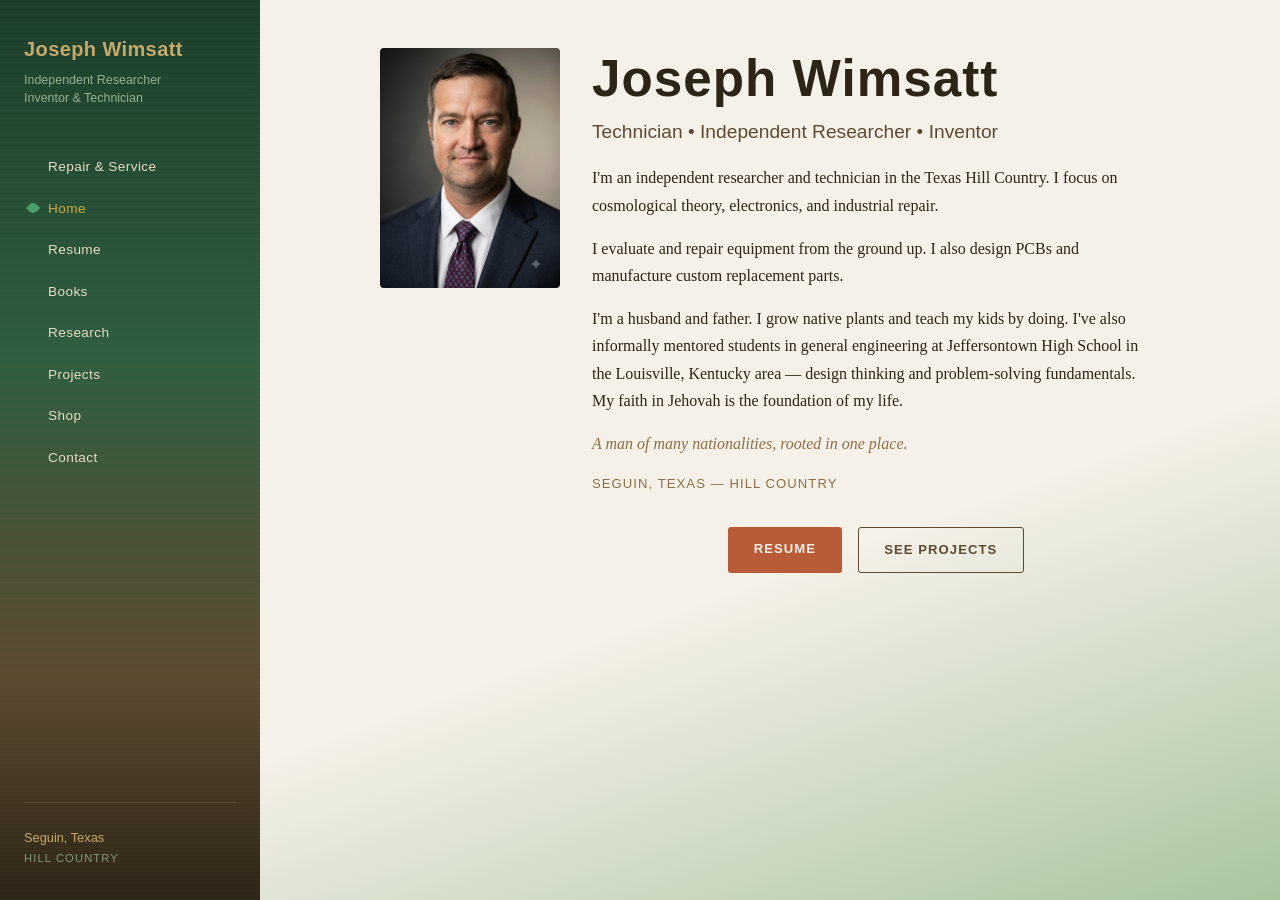
==== index.html @ 7b5febd8 "Fix Cherubs of Honor card overflow from floated cover image Card background wasn't expanding to cont" ====
<!DOCTYPE html>
<html lang="en">
<head>
  <meta charset="UTF-8">
  <meta name="viewport" content="width=device-width, initial-scale=1.0">
  <meta name="description" content="Joseph Wimsatt — Independent Researcher, Inventor, and Technician. Cosmology, electronics, fabrication, and original research from the Texas Hill Country.">
  <title>Joseph Wimsatt — Independent Researcher & Inventor</title>
  <link rel="stylesheet" href="css/style.css">
</head>
<body>

  <!-- SIDEBAR FRAME -->
  <aside class="sidebar">
    <div class="sidebar-header">
      <a href="#home" class="site-name">Joseph Wimsatt</a>
      <p class="site-role">Independent Researcher<br>Inventor &amp; Technician</p>
    </div>
    <nav class="sidebar-nav">
      <a href="#service" class="nav-item active" data-section="service">Repair &amp; Service</a>
      <a href="#home" class="nav-item" data-section="home">Home</a>
      <a href="#resume" class="nav-item" data-section="resume">Resume</a>
      <a href="#books" class="nav-item" data-section="books">Books</a>
      <a href="#research" class="nav-item" data-section="research">Research</a>
      <a href="#projects" class="nav-item" data-section="projects">Projects</a>
      <a href="#shop" class="nav-item" data-section="shop">Shop</a>
      <a href="#contact" class="nav-item" data-section="contact">Contact</a>
    </nav>
    <div class="sidebar-footer">
      <p class="location">Seguin, Texas</p>
      <p class="hill-country">Hill Country</p>
    </div>
  </aside>

  <!-- MOBILE TOP BAR -->
  <header class="topbar">
    <a href="#home" class="topbar-name">Joseph Wimsatt</a>
    <button class="topbar-toggle" aria-label="Toggle navigation">&#9776;</button>
  </header>

  <!-- MOBILE NAV OVERLAY -->
  <div class="mobile-overlay">
    <nav class="mobile-nav">
      <a href="#service" class="mobile-nav-item" data-section="service">Repair &amp; Service</a>
      <a href="#home" class="mobile-nav-item" data-section="home">Home</a>
      <a href="#resume" class="mobile-nav-item" data-section="resume">Resume</a>
      <a href="#books" class="mobile-nav-item" data-section="books">Books</a>
      <a href="#research" class="mobile-nav-item" data-section="research">Research</a>
      <a href="#projects" class="mobile-nav-item" data-section="projects">Projects</a>
      <a href="#shop" class="mobile-nav-item" data-section="shop">Shop</a>
      <a href="#contact" class="mobile-nav-item" data-section="contact">Contact</a>
    </nav>
  </div>

  <!-- THE WINDOW -->
  <main class="window">

    <!-- HOME / ABOUT -->
    <section id="home" class="panel panel--about">
      <div class="panel-scroll">
        <div class="panel-content">
          <div class="about-grid">
            <div class="about-photo">
              <img src="images/joseph-wimsatt-portrait-professional.png" alt="Joseph Wimsatt portrait" loading="lazy">
            </div>
            <div class="about-text">
              <h1 class="hero-title">Joseph Wimsatt</h1>
              <p class="hero-subtitle">Technician &bull; Independent Researcher &bull; Inventor</p>
              <p>I'm an independent researcher and technician in the Texas Hill Country. I focus on cosmological theory, electronics, and industrial repair.</p>
              <p>I evaluate and repair equipment from the ground up. I also design PCBs and manufacture custom replacement parts.</p>
              <p>I'm a husband and father. I grow native plants and teach my kids by doing. I've also informally mentored students in general engineering at Jeffersontown High School in the Louisville, Kentucky area &mdash; design thinking and problem-solving fundamentals. My faith in Jehovah is the foundation of my life.</p>
              <p class="about-closing">A man of many nationalities, rooted in one place.</p>
              <div class="hero-location">Seguin, Texas &mdash; Hill Country</div>
              <div class="hero-actions">
                <a href="#resume" class="btn btn-primary">Resume</a>
                <a href="#projects" class="btn btn-secondary">See Projects</a>
              </div>
            </div>
          </div>
        </div>
      </div>
    </section>

    <!-- RESUME -->
    <section id="resume" class="panel panel--resume">
      <div class="panel-scroll">
        <div class="panel-content">
          <h2>Resume</h2>
          <p class="section-intro">Links to my work, and a short explanation of each.</p>

          <h3 class="figures-heading">Education</h3>
          <div class="project-grid">
            <div class="project-card">
              <h3>Associate of Applied Science</h3>
              <p>Ivy Tech Community College.</p>
              <p>
                <a href="documents/associates-degree-carpentry.pdf" class="btn btn-secondary" target="_blank" rel="noopener">Diploma</a>
                <a href="documents/ivy-tech-transcript.pdf" class="btn btn-secondary" target="_blank" rel="noopener">Transcript</a>
              </p>
            </div>
          </div>

          <h3 class="figures-heading">Trade Work</h3>
          <div class="project-grid">
            <div class="project-card">
              <h3>Journeyman Carpenter</h3>
              <p>Framing, finish work, and general construction.</p>
              <p><a href="documents/journeyman-carpenter-resume.pdf" class="btn btn-secondary" target="_blank" rel="noopener">Resume (PDF)</a></p>
            </div>
          </div>

          <h3 class="figures-heading">Mentoring</h3>
          <div class="project-grid">
            <div class="project-card">
              <img src="images/generator-full-density.jpg" alt="Generator design render, full density version" loading="lazy">
              <h3>Generator Design &mdash; Load Stress Frame Transfer</h3>
              <p>Main mentoring project &mdash; a generator engineered to route load stress into the frame rather than the energy input axis.</p>
            </div>
            <div class="project-card">
              <img src="images/resonant-chamber.jpg" alt="Resonating chamber for electromagnetic wave experiments render" loading="lazy">
              <h3>Resonating Chamber &mdash; Electromagnetic Wave Experiments</h3>
              <p>Experimental model built to study electromagnetic wave behavior in a resonating chamber.</p>
            </div>
            <div class="project-card">
              <h3>Hydraulic Ram Pump Build</h3>
              <p>Alternate hands-on project offered to students who chose not to pursue the main generator build &mdash; pumps water uphill using only the energy of flowing water, no electricity required.</p>
            </div>
            <div class="project-card">
              <h3>Coil Winding &amp; Electromagnetic Design</h3>
              <p>Comparing winding configurations to explore electromagnetic principles experimentally.</p>
            </div>
            <div class="project-card">
              <h3>DC Pulse Circuit Design</h3>
              <p>Building and testing pulsed DC circuits to study switching and timing behavior.</p>
            </div>
          </div>

          <h3 class="figures-heading">Published Research</h3>
          <div class="project-grid">
            <div class="project-card">
              <h3>Tired Light Theory</h3>
              <p>Higgs-field cosmology &mdash; zero free parameters.</p>
              <p>
                <a href="https://doi.org/10.5281/zenodo.18815508" class="btn btn-secondary" target="_blank" rel="noopener">Zenodo</a>
                <a href="https://osf.io/kthx9/" class="btn btn-secondary" target="_blank" rel="noopener">OSF</a>
              </p>
            </div>
            <div class="project-card">
              <img src="images/cm-cg-separation-cavity.jpg" alt="EM resonator cavity separating center of mass from center of gravity, render" loading="lazy">
              <h3>CM &ne; CG Separation Theory</h3>
              <p>Center of mass vs. center of gravity separation in electromagnetic resonant cavities.</p>
              <p><a href="https://doi.org/10.5281/zenodo.18525628" class="btn btn-secondary" target="_blank" rel="noopener">Zenodo</a></p>
            </div>
            <div class="project-card">
              <img src="images/optical-tweezers-tensor-gravity.jpg" alt="Optical tweezers levitating a nanoparticle over a tensor-energy gravity well, render" loading="lazy">
              <h3>EM Field Gravity</h3>
              <p>Electromagnetic energy-density gradients and differential spacetime curvature.</p>
              <p><a href="https://doi.org/10.5281/zenodo.18525544" class="btn btn-secondary" target="_blank" rel="noopener">Zenodo</a></p>
            </div>
          </div>

        </div>
      </div>
    </section>

    <!-- RESEARCH -->
    <section id="books" class="panel panel--books">
      <div class="section-inner">
        <h2>Books</h2>
        <div class="research-card research-card--primary">
          <h3>Aeternus Vitalis &mdash; Book One</h3>
          <p class="research-author">A science fiction memoir &mdash; available now in paperback, hardcover &amp; Kindle</p>
          <p><img src="images/aeternus-vitalis-cover.jpg" alt="Aeternus Vitalis cover" style="max-width:220px;width:100%;border-radius:6px;float:left;margin:0 1em 1em 0;"></p>
          <p>Left for dead in the Peruvian rainforest, a geology professor wakes three days later &mdash; healed, forty years younger, and carrying the greatest secret in human history. Written as his memoir three hundred years on. Fiction built on real science: piezoelectric quartz, ancient water engines, and the four-note mathematics of a heartbeat.</p>
          <p><a href="https://www.amazon.com/dp/B0H63NZXZW" target="_blank" rel="noopener"><strong>Get the book on Amazon &rarr;</strong></a></p>
          <p style="clear:both">
            <a href="https://youtu.be/rqS2V_CdMz0" target="_blank" rel="noopener">Watch the official book trailer</a>
            &middot; <a href="https://youtu.be/PdVWwZcpy1I" target="_blank" rel="noopener">Watch the second trailer</a>
            &middot; <a href="https://www.youtube.com/@JosephWimsatt" target="_blank" rel="noopener">More on YouTube</a>
          </p>
          <p><a href="https://www.patreon.com/TheRecyclingUniverse" target="_blank" rel="noopener">Support on Patreon</a></p>
        </div>
        <div class="research-card">
          <h3>Cherubs of Honor</h3>
          <p><img src="images/cherubs-of-honor-cover.jpg" alt="Cherubs of Honor cover art" style="max-width:220px;width:100%;border-radius:6px;float:left;margin:0 1em 1em 0;"></p>
          <p>Where my mind has gone &mdash; a science fiction story of shared consciousness across the galaxy: a man asleep on Earth wakes behind the eyes of a special operations commander in the middle of a rescue that is going wrong.</p>
          <p style="clear:both"></p>
        </div>
      </div>
    </section>

<section id="research" class="panel panel--research">
      <div class="panel-scroll">
        <div class="panel-content">
          <h2>Research</h2>

          <div class="research-card research-card--primary">
            <h3>Tired Light Theory: A Unified Framework</h3>
            <p class="research-full-title">A Unified Framework for Dark Matter, Stellar Anomalies, and Cosmic Structure via Higgs Field Interaction</p>
            <p class="research-author">Joseph Wimsatt &mdash; Independent Researcher</p>
            <p>Photons lose energy through interaction with the Higgs field as they travel across cosmological distances — a mechanism that explains redshift without requiring universal expansion. This framework makes specific, testable predictions:</p>
            <ul>
              <li>An effective Hubble parameter derived from Higgs coupling</li>
              <li>A predicted cosmic microwave background temperature of ~2.68 K (measured: 2.725 K)</li>
              <li>Structure in the cosmic microwave background temperature fluctuation spectrum</li>
              <li>A unified account of dark matter phenomena, stellar anomalies, and large-scale cosmic structure</li>
            </ul>
            <a href="https://doi.org/10.5281/zenodo.18815508" class="btn btn-primary" target="_blank" rel="noopener">Read on Zenodo</a>
          </div>

          <h3 class="figures-heading">Key Results</h3>
          <div class="figure-grid">
            <figure class="research-figure">
              <a href="#fig-1" class="figure-link">
                <img src="images/fig1_energy_loss.png" alt="Photon energy loss via Higgs interaction and redshift-distance relation" loading="lazy">
                <span class="figure-expand" aria-hidden="true"></span>
              </a>
              <figcaption>Photon energy loss via Higgs interaction and the resulting redshift-distance relation</figcaption>
            </figure>
            <figure class="research-figure">
              <a href="#fig-2" class="figure-link">
                <img src="images/fig2_halo_profiles.png" alt="Dark matter halo profiles and galaxy rotation curves" loading="lazy">
                <span class="figure-expand" aria-hidden="true"></span>
              </a>
              <figcaption>Dark matter halo profiles and rotation curves — tired light harvesting vs. cold dark matter</figcaption>
            </figure>
            <figure class="research-figure">
              <a href="#fig-3" class="figure-link">
                <img src="images/fig5_predictions_summary.png" alt="Four testable predictions of the framework" loading="lazy">
                <span class="figure-expand" aria-hidden="true"></span>
              </a>
              <figcaption>Four independently testable predictions of the framework</figcaption>
            </figure>
            <figure class="research-figure">
              <a href="#fig-4" class="figure-link">
                <img src="images/fig8_universe_age.png" alt="Universe age estimation under tired light framework" loading="lazy">
                <span class="figure-expand" aria-hidden="true"></span>
              </a>
              <figcaption>Universe age estimation using expansion-independent constraints</figcaption>
            </figure>
          </div>

          <h3 class="figures-heading">Related Publications</h3>
          <div class="project-grid">
            <div class="project-card">
              <img src="images/cm-cg-separation-cavity.jpg" alt="EM resonator cavity separating center of mass from center of gravity, render" loading="lazy">
              <h3>CM &ne; CG Separation Theory</h3>
              <p>An electromagnetic resonator chamber engineered to separate the center of gravity from the center of mass &mdash; asymmetric field concentration in the cavity shifts CG away from CM, offering a laboratory test of General Relativity.</p>
              <p><a href="https://doi.org/10.5281/zenodo.18525628" class="btn btn-secondary" target="_blank" rel="noopener">Read on Zenodo</a></p>
            </div>
            <div class="project-card">
              <img src="images/optical-tweezers-tensor-gravity.jpg" alt="Optical tweezers levitating a nanoparticle over a tensor-energy gravity well, render" loading="lazy">
              <h3>EM Field Gravity</h3>
              <p>Optical tweezers used to levitate nanoparticles for quantum-gravity experiments carry their own gravitational contribution from concentrated tensor energy &mdash; an effect current experimental analyses overlook.</p>
              <p><a href="https://doi.org/10.5281/zenodo.18525544" class="btn btn-secondary" target="_blank" rel="noopener">Read on Zenodo</a></p>
            </div>
          </div>

          <h3 class="figures-heading">Adjacent Research Interests</h3>
          <div class="project-grid">
            <div class="project-card">
              <img src="images/plasma-shell-shielding.jpg" alt="Plasma-shell electromagnetic shielding concept render" loading="lazy">
              <h3>Plasma-Shell Shielding</h3>
              <p>Plasma electromagnetics and novel electromagnetic shielding (plasma-shell concept).</p>
            </div>
            <div class="project-card">
              <img src="images/nanoscale-mim-device.jpg" alt="Nanoscale metal-insulator-metal device architecture render" loading="lazy">
              <h3>Nanoscale Device Architecture</h3>
              <p>Electret charge, quantum tunneling through metal-insulator-metal layers, Brownian motion.</p>
            </div>
            <div class="project-card">
              <img src="images/higgs-field-well.jpg" alt="Higgs field potential well render" loading="lazy">
              <h3>Higgs Field Physics</h3>
              <p>Higgs field physics beyond particle physics applications.</p>
            </div>
          </div>
        </div>
      </div>
    </section>

    <!-- PROJECTS -->
    <section id="projects" class="panel panel--projects">
      <div class="panel-scroll">
        <div class="panel-content">
          <h2>Projects</h2>
          <div class="project-grid">

            <div class="project-card">
              <img src="images/stepper-motor-controller-pcb.jpg" alt="Stepper Motor Controller PCB" loading="lazy">
              <h3>Stepper Motor Controller PCB</h3>
              <p>Custom KiCad design built for diagnostics and repair work across industrial, mechanical, electrical, and welding equipment &mdash; featuring a TMC2209 driver, 4PDT relay auto-sense circuit for unknown coil resistance measurement, 4S 18650 battery power, and dual Arduino Nano/Seeeduino XIAO header footprint. Two-layer FR4, ~100&times;80mm.</p>
              <div class="tags">
                <span class="tag">KiCad</span>
                <span class="tag">Electronics</span>
                <span class="tag">Design</span>
              </div>
            </div>

            <div class="project-card">
              <img src="images/3d-printed-carburetor-parts.jpg" alt="3D-Printed Carburetor Parts" loading="lazy">
              <h3>3D-Printed Carburetor Parts</h3>
              <p>Choke control knob and bracket with brass heat-set insert and split-clamp collar design. ABS+ material. Designed in FreeCAD, currently in production and available for purchase.</p>
              <div class="tags">
                <span class="tag">FreeCAD</span>
                <span class="tag">3D Printing</span>
                <span class="tag">Manufacturing</span>
              </div>
            </div>

            <div class="project-card">
              <img src="images/claude-automation-tooling.jpg" alt="Claude Automation Tooling" loading="lazy">
              <h3>Claude Automation Tooling</h3>
              <p>Custom-built session management and monitoring tools: cron-based resume scripts, terminal dashboard for research pipeline monitoring, and a curses-based API monitoring dashboard. All Python standard library.</p>
              <div class="tags">
                <span class="tag">Python</span>
                <span class="tag">Automation</span>
              </div>
            </div>

            <div class="project-card">
              <h3>Motion-Activated Kitchen Lighting</h3>
              <p>Motion-sensor-activated kitchen lighting system controlled by an Arduino. Wrote the firmware and designed the power controller circuit myself.</p>
              <div class="tags">
                <span class="tag">Arduino</span>
                <span class="tag">Electronics</span>
                <span class="tag">Firmware</span>
              </div>
            </div>

            <div class="project-card">
              <h3>Smart Walking Stick</h3>
              <p>Walking stick fitted with a 5V light strip, an Arduino controller, and an MPU motion sensor. Double-tap gesture (via the MPU) adjusts brightness, and flipping the stick upside down triggers a help message.</p>
              <div class="tags">
                <span class="tag">Arduino</span>
                <span class="tag">MPU</span>
                <span class="tag">Electronics</span>
              </div>
            </div>

          </div>
        </div>
      </div>
    </section>

    <!-- REPAIR & SERVICE -->
    <section id="service" class="panel panel--service active">
      <div class="panel-scroll">
        <div class="panel-content">
          <h2>Repair &amp; Service</h2>
          <p class="section-intro">I evaluate and repair.</p>
          <div class="project-grid">

            <div class="project-card">
              <h3>Oil Changes &amp; Tune-Ups</h3>
              <p>Routine engine maintenance.</p>
            </div>

            <div class="project-card">
              <h3>Rotor &amp; Bearing Machining</h3>
              <p>Turning rotor slip rings and end bell bearings.</p>
            </div>

            <div class="project-card">
              <h3>Carburetor Rebuilding</h3>
              <p>Full teardown, cleaning, and rebuild.</p>
            </div>

            <div class="project-card">
              <h3>Control Board Repair</h3>
              <p>Component-level diagnosis and repair.</p>
            </div>

            <div class="project-card">
              <h3>Engine &amp; Circuit Evaluation</h3>
              <p>Diagnostic testing and evaluation of engines and electronic circuits.</p>
            </div>

            <div class="project-card">
              <h3>PCB Design</h3>
              <p>Custom circuit board design in KiCad &mdash; just finished a Gerber file for an idle control module.</p>
            </div>

          </div>
        </div>
      </div>
    </section>

    <!-- SHOP -->
    <section id="shop" class="panel panel--shop">
      <div class="panel-scroll">
        <div class="panel-content">
          <h2>Shop</h2>
          <div class="shop-item">
            <img src="images/choke-control-knob-product.jpg" alt="Choke Control Knob & Bracket Assembly" loading="lazy" class="shop-photo">
            <div class="shop-details">
              <h3>Choke Control Knob &amp; Bracket Assembly</h3>
              <p>3D-printed replacement for carburetor choke control. ABS+ construction with brass heat-set insert (reuses OEM insert) and split-clamp collar design. Includes detailed installation documentation.</p>
              <p>Designed as a direct replacement — no modification required.</p>
              <a href="#contact" class="btn btn-primary">Inquire</a>
            </div>
          </div>
        </div>
      </div>
    </section>

    <!-- CONTACT -->
    <section id="contact" class="panel panel--contact">
      <div class="panel-content contact-content">
        <h2>Contact</h2>
        <p>For research inquiries, repair work, parts orders, or collaboration.</p>
        <div class="contact-links">
          <a href="mailto:wimsattwriter@gmail.com" class="btn btn-secondary">Email</a>
          <a href="https://github.com/wimsattj" class="btn btn-secondary" target="_blank" rel="noopener">GitHub</a>
          <a href="https://doi.org/10.5281/zenodo.18815508" class="btn btn-secondary" target="_blank" rel="noopener">Zenodo</a>
        </div>
        <footer class="footer">
          <p>&copy; 2026 Joseph Wimsatt. Seguin, Texas.</p>
        </footer>
      </div>
    </section>

  </main>

  <!-- LIGHTBOXES -->
  <div id="fig-1" class="lightbox">
    <a href="#research" class="lightbox-close" aria-label="Close">&times;</a>
    <img src="images/fig1_energy_loss.png" alt="Photon energy loss via Higgs interaction and redshift-distance relation">
  </div>
  <div id="fig-2" class="lightbox">
    <a href="#research" class="lightbox-close" aria-label="Close">&times;</a>
    <img src="images/fig2_halo_profiles.png" alt="Dark matter halo profiles and galaxy rotation curves">
  </div>
  <div id="fig-3" class="lightbox">
    <a href="#research" class="lightbox-close" aria-label="Close">&times;</a>
    <img src="images/fig5_predictions_summary.png" alt="Four testable predictions of the framework">
  </div>
  <div id="fig-4" class="lightbox">
    <a href="#research" class="lightbox-close" aria-label="Close">&times;</a>
    <img src="images/fig8_universe_age.png" alt="Universe age estimation under tired light framework">
  </div>

  <script src="js/main.js"></script>
</body>
</html>
---- css/style.css ----
/* ============================================
   Joseph Wimsatt — Window to My Work
   Hill Country earth tones + greens
   ============================================ */

/* --- Base Styles --- */
img {
  max-width: 100%;
  height: auto;
  display: block;
}

/* --- Palette --- */
:root {
  --earth-dark: #2C2416;
  --earth-brown: #5C4A32;
  --earth-warm: #8B6F47;
  --earth-tan: #C4A96A;
  --earth-sand: #E8DCC8;
  --earth-light: #F5F0E8;

  --green-canopy: #1B3D2A;
  --green-deep: #2E5E3F;
  --green-hill: #3D7A52;
  --green-bright: #4A9E6B;
  --green-pale: #A8C5A0;

  --rust: #B85C38;
  --gold: #D4A843;
  --blue-teal: #2A7B8B;

  --text-primary: #2C2416;
  --text-secondary: #5C4A32;
  --text-light: #F5F0E8;

  --font-body: Georgia, 'Times New Roman', serif;
  --font-heading: 'Helvetica Neue', Arial, sans-serif;

  --sidebar-w: 260px;
}

/* --- Reset --- */
*, *::before, *::after {
  box-sizing: border-box;
  margin: 0;
  padding: 0;
}

html {
  font-size: 16px;
  height: 100%;
}

body {
  font-family: var(--font-body);
  color: var(--text-primary);
  background: var(--earth-dark);
  line-height: 1.7;
  height: 100%;
  overflow: hidden;
}

/* No-JS fallback: show all panels stacked */
body:not(.js-enabled) {
  overflow: auto;
  height: auto;
}
body:not(.js-enabled) .panel {
  position: relative;
  opacity: 1;
  visibility: visible;
  pointer-events: auto;
}
body:not(.js-enabled) .window {
  position: relative;
  height: auto;
}

a {
  color: var(--blue-teal);
  text-decoration: none;
  transition: color 0.2s;
}

a:hover {
  color: var(--green-bright);
}

h1, h2, h3, h4 {
  font-family: var(--font-heading);
  line-height: 1.2;
}

ul {
  padding-left: 1.25rem;
}

/* ============================================
   SIDEBAR — The Frame
   ============================================ */

.sidebar {
  position: fixed;
  top: 0;
  left: 0;
  bottom: 0;
  width: var(--sidebar-w);
  z-index: 50;
  display: flex;
  flex-direction: column;
  padding: 2rem 1.5rem;
  background:
    repeating-linear-gradient(
      180deg,
      transparent,
      transparent 2px,
      rgba(139, 111, 71, 0.04) 2px,
      rgba(139, 111, 71, 0.04) 4px
    ),
    linear-gradient(
      180deg,
      var(--green-canopy) 0%,
      var(--green-deep) 40%,
      var(--earth-brown) 75%,
      var(--earth-dark) 100%
    );
  animation: sidebarIn 0.5s ease-out both;
}

@keyframes sidebarIn {
  from { transform: translateX(-100%); opacity: 0; }
  to { transform: translateX(0); opacity: 1; }
}

.sidebar-header {
  margin-bottom: 2.5rem;
}

.site-name {
  font-family: var(--font-heading);
  font-size: 1.25rem;
  font-weight: 700;
  color: var(--earth-tan);
  display: block;
  margin-bottom: 0.4rem;
  letter-spacing: 0.02em;
}

.site-name:hover {
  color: var(--gold);
}

.site-role {
  font-family: var(--font-heading);
  font-size: 0.78rem;
  color: var(--green-pale);
  line-height: 1.4;
  opacity: 0.85;
}

/* --- Sidebar Nav --- */

.sidebar-nav {
  display: flex;
  flex-direction: column;
  gap: 0.15rem;
  flex: 1;
}

.nav-item {
  position: relative;
  font-family: var(--font-heading);
  font-size: 0.85rem;
  font-weight: 500;
  color: var(--earth-sand);
  padding: 0.5rem 0.75rem 0.5rem 1.5rem;
  border-radius: 4px;
  transition: color 0.2s, background 0.2s;
  letter-spacing: 0.03em;
}

.nav-item:hover {
  color: var(--gold);
  background: rgba(255, 255, 255, 0.05);
}

/* Leaf-shaped active indicator */
.nav-item::before {
  content: '';
  position: absolute;
  left: 0.25rem;
  top: 50%;
  width: 10px;
  height: 10px;
  background: var(--green-bright);
  border-radius: 50% 0 50% 0;
  transform: translateY(-50%) rotate(45deg) scale(0);
  transition: transform 0.3s ease;
}

.nav-item.active {
  color: var(--gold);
}

.nav-item.active::before {
  transform: translateY(-50%) rotate(45deg) scale(1);
}

/* --- Sidebar Footer --- */

.sidebar-footer {
  margin-top: auto;
  padding-top: 1.5rem;
  border-top: 1px solid rgba(168, 197, 160, 0.15);
}

.location {
  font-family: var(--font-heading);
  font-size: 0.8rem;
  color: var(--earth-tan);
}

.hill-country {
  font-family: var(--font-heading);
  font-size: 0.7rem;
  color: var(--green-pale);
  opacity: 0.7;
  letter-spacing: 0.1em;
  text-transform: uppercase;
}

/* ============================================
   MOBILE TOP BAR & OVERLAY
   ============================================ */

.topbar {
  display: none;
}

.mobile-overlay {
  display: none;
}

/* ============================================
   THE WINDOW — Main Content
   ============================================ */

.window {
  position: fixed;
  top: 0;
  left: var(--sidebar-w);
  right: 0;
  bottom: 0;
}

/* --- Panels --- */

.panel {
  position: absolute;
  inset: 0;
  opacity: 0;
  visibility: hidden;
  pointer-events: none;
  transition: opacity 0.35s ease, transform 0.35s ease;
  transform: translateY(10px);
}

.panel.active {
  opacity: 1;
  visibility: visible;
  pointer-events: auto;
  transform: translateY(0);
}

.panel-scroll {
  position: absolute;
  inset: 0;
  overflow-y: auto;
  overflow-x: hidden;
  scrollbar-color: var(--earth-warm) transparent;
}

.panel-content {
  max-width: 860px;
  margin: 0 auto;
  padding: 3rem 2.5rem 4rem;
}

.panel-content h2 {
  font-size: 1.7rem;
  color: var(--earth-dark);
  margin-bottom: 1.5rem;
  padding-bottom: 0.5rem;
  border-bottom: 3px solid var(--green-hill);
  display: inline-block;
}

/* ============================================
   HERO PANEL
   ============================================ */

.panel--home {
  display: flex;
  align-items: center;
  justify-content: center;
  text-align: center;
  background:
    radial-gradient(
      ellipse at 50% 30%,
      var(--earth-light) 0%,
      var(--earth-sand) 50%,
      var(--green-pale) 100%
    );
  overflow: hidden;
}

.panel--home .panel-content {
  padding: 0 2rem;
}

.hero-portrait {
  width: 140px;
  height: 140px;
  border-radius: 50%;
  object-fit: cover;
  margin: 0 auto 1.5rem;
  border: 3px solid var(--earth-tan);
  box-shadow: 0 4px 16px rgba(44, 36, 22, 0.25);
  animation: fadeUp 0.6s 0.25s ease-out both;
}

.hero-title {
  font-size: clamp(2rem, 4vw, 3.2rem);
  font-weight: 700;
  color: var(--earth-dark);
  letter-spacing: 0.02em;
  margin-bottom: 0.4rem;
  animation: fadeUp 0.6s 0.4s ease-out both;
}

.hero-subtitle {
  font-family: var(--font-heading);
  font-size: clamp(0.95rem, 2vw, 1.2rem);
  color: var(--earth-brown);
  margin-bottom: 0.75rem;
  animation: fadeUp 0.6s 0.55s ease-out both;
}

.hero-tagline {
  font-size: 1rem;
  color: var(--text-secondary);
  max-width: 550px;
  margin: 0 auto 1rem;
  animation: fadeUp 0.6s 0.65s ease-out both;
}

.hero-location {
  font-family: var(--font-heading);
  font-size: 0.82rem;
  color: var(--earth-warm);
  letter-spacing: 0.08em;
  text-transform: uppercase;
  margin-bottom: 2rem;
  animation: fadeUp 0.6s 0.75s ease-out both;
}

.hero-actions {
  display: flex;
  gap: 1rem;
  justify-content: center;
  flex-wrap: wrap;
  animation: fadeUp 0.6s 0.85s ease-out both;
}

@keyframes fadeUp {
  from { opacity: 0; transform: translateY(16px); }
  to { opacity: 1; transform: translateY(0); }
}

/* --- Hills --- */

.hills {
  position: absolute;
  bottom: 0;
  left: 0;
  right: 0;
  height: 180px;
  pointer-events: none;
}

.hill {
  position: absolute;
  bottom: 0;
  left: -5%;
  right: -5%;
}

.hill--back {
  height: 140px;
  background: var(--green-deep);
  clip-path: polygon(
    0% 65%, 8% 50%, 18% 58%, 28% 40%, 40% 52%,
    52% 35%, 62% 48%, 72% 32%, 82% 45%, 92% 38%, 100% 50%,
    100% 100%, 0% 100%
  );
  opacity: 0.5;
}

.hill--mid {
  height: 120px;
  background: var(--green-hill);
  clip-path: polygon(
    0% 70%, 10% 55%, 22% 65%, 35% 45%, 48% 58%,
    60% 40%, 72% 55%, 85% 42%, 95% 52%, 100% 60%,
    100% 100%, 0% 100%
  );
  opacity: 0.65;
}

.hill--front {
  height: 90px;
  background: var(--green-canopy);
  clip-path: polygon(
    0% 60%, 12% 48%, 25% 58%, 38% 42%, 50% 55%,
    65% 40%, 78% 52%, 88% 44%, 100% 55%,
    100% 100%, 0% 100%
  );
  opacity: 0.8;
}

/* ============================================
   SECTION BACKGROUNDS
   ============================================ */

.panel--about {
  background: linear-gradient(160deg, var(--earth-light) 60%, var(--green-pale) 100%);
}

.panel--research {
  background: var(--earth-light);
}

.panel--resume {
  background: var(--earth-light);
}

.panel--projects {
  background: linear-gradient(90deg, rgba(168, 197, 160, 0.15) 0%, var(--earth-sand) 15%, var(--earth-sand) 100%);
}

.panel--service {
  background: var(--earth-sand);
}

.panel--shop {
  background: var(--earth-light);
}

.panel--contact {
  display: flex;
  align-items: center;
  justify-content: center;
  text-align: center;
  background:
    linear-gradient(
      160deg,
      var(--green-deep) 0%,
      var(--green-canopy) 50%,
      var(--earth-dark) 100%
    );
}

.panel--contact h2 {
  color: var(--earth-tan);
  border-bottom-color: var(--green-hill);
}

.panel--contact p {
  color: var(--earth-sand);
}

/* ============================================
   BUTTONS
   ============================================ */

.btn {
  display: inline-block;
  font-family: var(--font-heading);
  font-size: 0.82rem;
  font-weight: 600;
  text-transform: uppercase;
  letter-spacing: 0.08em;
  padding: 0.65rem 1.6rem;
  border-radius: 3px;
  transition: all 0.25s;
  cursor: pointer;
}

.btn-primary {
  background: var(--rust);
  color: var(--text-light);
}

.btn-primary:hover {
  background: var(--gold);
  color: var(--earth-dark);
}

.btn-secondary {
  background: transparent;
  color: var(--earth-brown);
  border: 1.5px solid var(--earth-brown);
}

.btn-secondary:hover {
  background: var(--earth-brown);
  color: var(--text-light);
}

.project-card .btn + .btn {
  margin-left: 0.5rem;
}

.panel--contact .btn-secondary {
  color: var(--earth-tan);
  border-color: var(--earth-tan);
}

.panel--contact .btn-secondary:hover {
  background: var(--earth-tan);
  color: var(--earth-dark);
}

/* ============================================
   ABOUT
   ============================================ */

.about-grid {
  display: grid;
  grid-template-columns: 180px 1fr;
  gap: 2rem;
  align-items: start;
}

.about-text p {
  margin-bottom: 1rem;
}

.about-closing {
  font-style: italic;
  color: var(--earth-warm);
}

.photo-placeholder {
  background: var(--earth-brown);
  color: var(--earth-sand);
  display: flex;
  align-items: center;
  justify-content: center;
  font-family: var(--font-heading);
  font-size: 0.75rem;
  text-transform: uppercase;
  letter-spacing: 0.1em;
  border-radius: 4px;
}

.about-photo .photo-placeholder {
  width: 180px;
  aspect-ratio: 3/4;
}

.about-photo img {
  width: 180px;
  border-radius: 4px;
}

/* ============================================
   RESEARCH
   ============================================ */

.research-card {
  background: white;
  border-left: 4px solid var(--green-deep);
  padding: 1.5rem;
  margin-bottom: 1.5rem;
  border-radius: 0 4px 4px 0;
  box-shadow: 0 1px 4px rgba(44, 36, 22, 0.08);
}

.research-card--primary {
  border-left-color: var(--green-hill);
  border-left-width: 5px;
}

.research-card h3 {
  font-size: 1.15rem;
  color: var(--earth-dark);
  margin-bottom: 0.3rem;
}

.research-full-title {
  font-style: italic;
  color: var(--text-secondary);
  font-size: 0.92rem;
  margin-bottom: 0.3rem;
}

.research-author {
  font-size: 0.82rem;
  color: var(--earth-warm);
  margin-bottom: 0.75rem;
}

.research-card ul {
  margin: 0.6rem 0 1rem;
}

.research-card li {
  margin-bottom: 0.35rem;
  font-size: 0.95rem;
}

/* --- Research Figures --- */

.figures-heading {
  font-size: 1.1rem;
  color: var(--earth-dark);
  margin: 2rem 0 1rem;
}

.figure-grid {
  display: grid;
  grid-template-columns: repeat(2, 1fr);
  gap: 1.25rem;
  margin-bottom: 2rem;
}

.research-figure {
  background: white;
  border-radius: 4px;
  overflow: hidden;
  box-shadow: 0 1px 4px rgba(44, 36, 22, 0.08);
  transition: box-shadow 0.2s;
}

.research-figure:hover {
  box-shadow: 0 3px 12px rgba(44, 36, 22, 0.15);
}

.figure-link {
  display: block;
  position: relative;
  overflow: hidden;
}

.figure-link img {
  width: 100%;
  height: auto;
  display: block;
  transition: transform 0.3s;
}

.figure-link:hover img {
  transform: scale(1.02);
}

/* Expand icon */
.figure-expand {
  position: absolute;
  top: 0.5rem;
  right: 0.5rem;
  width: 28px;
  height: 28px;
  background: rgba(44, 36, 22, 0.6);
  border-radius: 3px;
  opacity: 0;
  transition: opacity 0.2s;
}

.figure-expand::before,
.figure-expand::after {
  content: '';
  position: absolute;
  background: var(--earth-sand);
}

.figure-expand::before {
  top: 6px;
  right: 6px;
  width: 10px;
  height: 2px;
}

.figure-expand::after {
  top: 6px;
  right: 6px;
  width: 2px;
  height: 10px;
}

.figure-link:hover .figure-expand {
  opacity: 1;
}

.research-figure figcaption {
  padding: 0.5rem 0.75rem;
  font-size: 0.78rem;
  color: var(--text-secondary);
  font-style: italic;
  border-top: 2px solid var(--green-pale);
}

/* ============================================
   PROJECT GRID
   ============================================ */

.project-grid {
  display: grid;
  grid-template-columns: repeat(auto-fit, minmax(260px, 1fr));
  gap: 1.25rem;
  margin-top: 1.5rem;
}

.project-card {
  background: white;
  padding: 1.25rem;
  border-radius: 4px;
  border-top: 3px solid var(--green-hill);
  box-shadow: 0 1px 4px rgba(44, 36, 22, 0.08);
  transition: transform 0.2s, box-shadow 0.2s;
}

.project-card img {
  max-width: 100%;
  height: auto;
  display: block;
}

.project-card:hover {
  transform: translateY(-2px);
  box-shadow: 0 4px 12px rgba(44, 36, 22, 0.12);
}

.panel--service .project-card {
  border-top-color: var(--earth-warm);
}

.project-card .photo-placeholder {
  aspect-ratio: 16/10;
  margin-bottom: 0.75rem;
}

.project-card h3 {
  font-size: 1rem;
  margin-bottom: 0.4rem;
  color: var(--earth-dark);
}

.project-card p {
  font-size: 0.9rem;
  color: var(--text-secondary);
  margin-bottom: 0.6rem;
}

.tags {
  margin-top: 0.5rem;
}

.tag {
  display: inline-block;
  font-family: var(--font-heading);
  font-size: 0.65rem;
  font-weight: 600;
  text-transform: uppercase;
  letter-spacing: 0.05em;
  background: var(--green-pale);
  color: var(--green-canopy);
  padding: 0.15rem 0.5rem;
  border-radius: 2px;
  margin-right: 0.25rem;
}

/* ============================================
   SHOP
   ============================================ */

.shop-item {
  display: grid;
  grid-template-columns: 280px 1fr;
  gap: 2rem;
  align-items: start;
}

.shop-photo {
  aspect-ratio: 1;
  width: 100%;
}

.shop-details h3 {
  font-size: 1.15rem;
  margin-bottom: 0.5rem;
}

.shop-details p {
  margin-bottom: 0.6rem;
  color: var(--text-secondary);
  font-size: 0.95rem;
}

/* ============================================
   CONTACT
   ============================================ */

.contact-content {
  padding: 2rem;
}

.contact-content p {
  margin-bottom: 1.5rem;
  font-size: 1.05rem;
}

.contact-links {
  display: flex;
  gap: 1rem;
  justify-content: center;
  flex-wrap: wrap;
  margin-bottom: 3rem;
}

.footer {
  font-family: var(--font-heading);
  font-size: 0.78rem;
  color: var(--earth-warm);
  opacity: 0.6;
}

/* ============================================
   SECTION INTRO
   ============================================ */

.section-intro {
  font-size: 1rem;
  color: var(--text-secondary);
  margin-bottom: 1.5rem;
  max-width: 650px;
}

/* ============================================
   LIGHTBOX
   ============================================ */

.lightbox {
  position: fixed;
  inset: 0;
  z-index: 200;
  background: rgba(27, 61, 42, 0.92);
  display: flex;
  align-items: center;
  justify-content: center;
  padding: 2rem;
  opacity: 0;
  visibility: hidden;
  transition: opacity 0.3s, visibility 0.3s;
}

.lightbox:target {
  opacity: 1;
  visibility: visible;
}

.lightbox img {
  max-width: 90vw;
  max-height: 88vh;
  object-fit: contain;
  border-radius: 4px;
  box-shadow: 0 8px 40px rgba(0, 0, 0, 0.4);
}

.lightbox-close {
  position: absolute;
  top: 1rem;
  right: 1.5rem;
  font-size: 2.5rem;
  color: var(--earth-sand);
  line-height: 1;
  transition: color 0.2s;
  z-index: 201;
}

.lightbox-close:hover {
  color: var(--gold);
}

/* ============================================
   RESPONSIVE
   ============================================ */

@media (max-width: 800px) {
  .sidebar {
    display: none;
  }

  .topbar {
    display: flex;
    align-items: center;
    justify-content: space-between;
    position: fixed;
    top: 0;
    left: 0;
    right: 0;
    height: 56px;
    z-index: 60;
    padding: 0 1.25rem;
    background: var(--green-canopy);
    border-bottom: 2px solid var(--green-deep);
  }

  .topbar-name {
    font-family: var(--font-heading);
    font-size: 1rem;
    font-weight: 700;
    color: var(--earth-tan);
  }

  .topbar-name:hover {
    color: var(--gold);
  }

  .topbar-toggle {
    background: none;
    border: none;
    color: var(--earth-sand);
    font-size: 1.5rem;
    cursor: pointer;
    padding: 0.25rem;
  }

  .mobile-overlay {
    display: none;
    position: fixed;
    inset: 0;
    z-index: 55;
    background: rgba(27, 61, 42, 0.95);
    align-items: center;
    justify-content: center;
  }

  .mobile-overlay.open {
    display: flex;
  }

  .mobile-nav {
    display: flex;
    flex-direction: column;
    align-items: center;
    gap: 0.5rem;
  }

  .mobile-nav-item {
    font-family: var(--font-heading);
    font-size: 1.3rem;
    color: var(--earth-sand);
    padding: 0.75rem 2rem;
    border-radius: 4px;
    transition: color 0.2s, background 0.2s;
    min-width: 200px;
    text-align: center;
  }

  .mobile-nav-item:hover,
  .mobile-nav-item.active {
    color: var(--gold);
    background: rgba(255, 255, 255, 0.08);
  }

  .window {
    left: 0;
    top: 56px;
  }

  .panel-content {
    padding: 2rem 1.25rem 3rem;
  }

  .about-grid {
    grid-template-columns: 1fr;
  }

  .about-photo {
    text-align: center;
  }

  .about-photo .photo-placeholder,
  .about-photo img {
    width: 140px;
    margin: 0 auto;
  }

  .figure-grid {
    grid-template-columns: 1fr;
  }

  .shop-item {
    grid-template-columns: 1fr;
  }

  .shop-photo {
    max-width: 280px;
  }

  .hero-title {
    font-size: clamp(1.8rem, 5vw, 2.5rem);
  }

  .hills {
    height: 120px;
  }
}

/* ============================================
   PRINT
   ============================================ */

@media print {
  .sidebar, .topbar, .mobile-overlay, .lightbox, .hills {
    display: none !important;
  }

  body {
    overflow: auto;
    height: auto;
    background: white;
  }

  .window {
    position: relative;
    left: 0;
    top: 0;
    height: auto;
  }

  .panel {
    position: relative !important;
    opacity: 1 !important;
    visibility: visible !important;
    pointer-events: auto !important;
    transform: none !important;
    page-break-inside: avoid;
  }

  .panel--home {
    min-height: auto;
    padding: 2rem 0;
  }

  .panel--contact {
    background: white !important;
    color: var(--text-primary) !important;
  }

  .panel--contact h2,
  .panel--contact p {
    color: var(--text-primary) !important;
  }
}
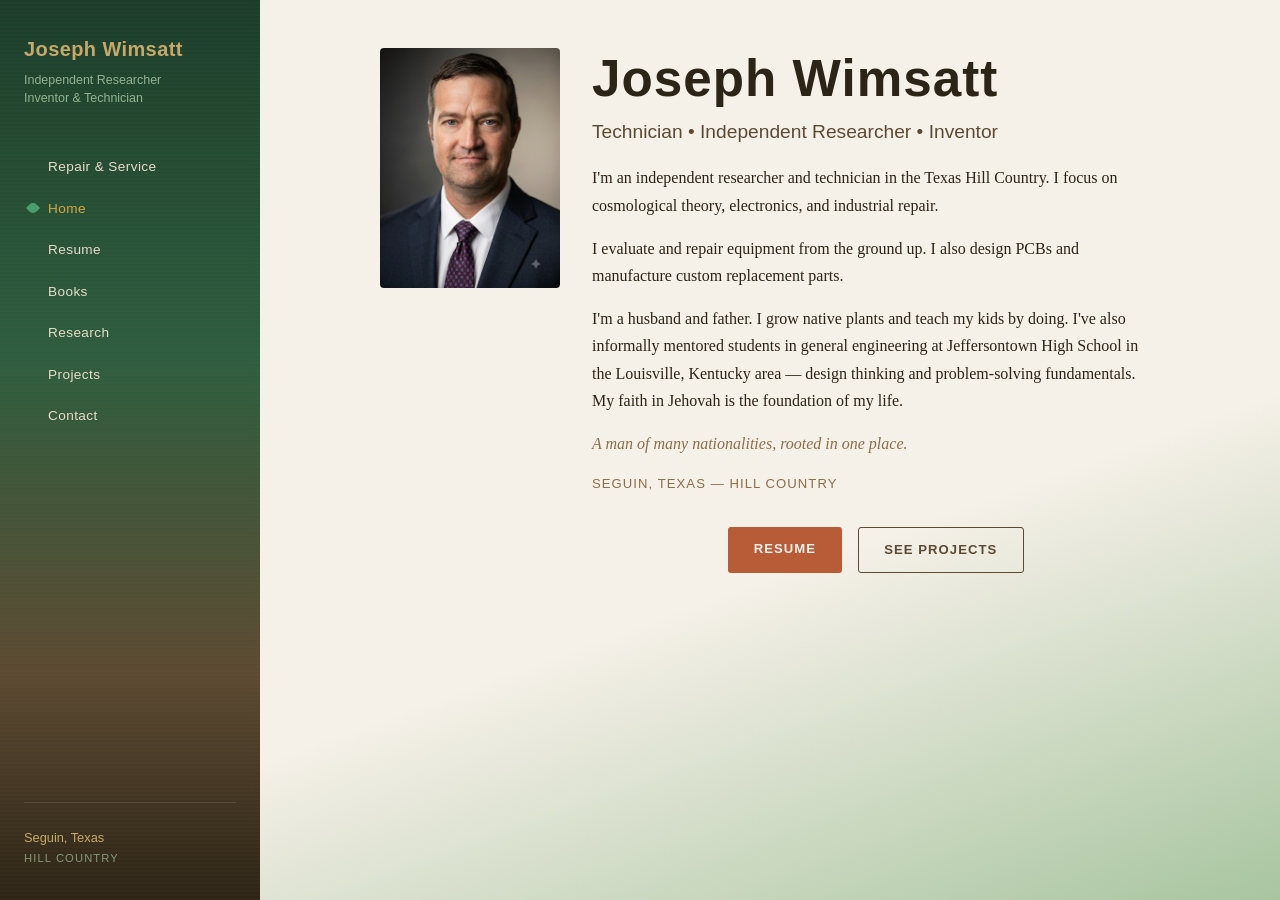
==== commit d1152843: "Remove Shop section entirely Not adding value to the site.  Co-Authored-By: Claude Sonnet 5 <noreply" ====
--- a/index.html
+++ b/index.html
@@ -22,7 +22,6 @@
       <a href="#books" class="nav-item" data-section="books">Books</a>
       <a href="#research" class="nav-item" data-section="research">Research</a>
       <a href="#projects" class="nav-item" data-section="projects">Projects</a>
-      <a href="#shop" class="nav-item" data-section="shop">Shop</a>
       <a href="#contact" class="nav-item" data-section="contact">Contact</a>
     </nav>
     <div class="sidebar-footer">
@@ -46,7 +45,6 @@
       <a href="#books" class="mobile-nav-item" data-section="books">Books</a>
       <a href="#research" class="mobile-nav-item" data-section="research">Research</a>
       <a href="#projects" class="mobile-nav-item" data-section="projects">Projects</a>
-      <a href="#shop" class="mobile-nav-item" data-section="shop">Shop</a>
       <a href="#contact" class="mobile-nav-item" data-section="contact">Contact</a>
     </nav>
   </div>
@@ -183,7 +181,7 @@
           <h3>Cherubs of Honor</h3>
           <p><img src="images/cherubs-of-honor-cover.jpg" alt="Cherubs of Honor cover art" style="max-width:220px;width:100%;border-radius:6px;float:left;margin:0 1em 1em 0;"></p>
           <p>Where my mind has gone &mdash; a science fiction story of shared consciousness across the galaxy: a man asleep on Earth wakes behind the eyes of a special operations commander in the middle of a rescue that is going wrong.</p>
-          <p style="clear:both"></p>
+          <p style="clear:both"><a href="https://www.amazon.com/dp/B0CMN78PXK" target="_blank" rel="noopener"><strong>Get the book on Amazon &rarr;</strong></a></p>
         </div>
       </div>
     </section>
@@ -307,16 +305,17 @@
             </div>
 
             <div class="project-card">
-              <img src="images/claude-automation-tooling.jpg" alt="Claude Automation Tooling" loading="lazy">
-              <h3>Claude Automation Tooling</h3>
-              <p>Custom-built session management and monitoring tools: cron-based resume scripts, terminal dashboard for research pipeline monitoring, and a curses-based API monitoring dashboard. All Python standard library.</p>
+              <img src="images/claude-automation-tooling.jpg" alt="Custom Onan muffler with extra baffles and stainless mesh wave diffuser" loading="lazy">
+              <h3>Custom Onan Muffler</h3>
+              <p>Built for the Onan engine on a Miller engine-driven welder, with extra internal baffles and a stainless mesh wave diffuser. Polished finish, wire-fed flux-core welded construction.</p>
               <div class="tags">
-                <span class="tag">Python</span>
-                <span class="tag">Automation</span>
-              </div>
-            </div>
-
-            <div class="project-card">
+                <span class="tag">Fabrication</span>
+                <span class="tag">Welding</span>
+              </div>
+            </div>
+
+            <div class="project-card">
+              <video src="videos/kitchen-lights.mp4" controls loop muted playsinline style="width:100%;border-radius:6px;"></video>
               <h3>Motion-Activated Kitchen Lighting</h3>
               <p>Motion-sensor-activated kitchen lighting system controlled by an Arduino. Wrote the firmware and designed the power controller circuit myself.</p>
               <div class="tags">
@@ -379,24 +378,6 @@
               <p>Custom circuit board design in KiCad &mdash; just finished a Gerber file for an idle control module.</p>
             </div>
 
-          </div>
-        </div>
-      </div>
-    </section>
-
-    <!-- SHOP -->
-    <section id="shop" class="panel panel--shop">
-      <div class="panel-scroll">
-        <div class="panel-content">
-          <h2>Shop</h2>
-          <div class="shop-item">
-            <img src="images/choke-control-knob-product.jpg" alt="Choke Control Knob & Bracket Assembly" loading="lazy" class="shop-photo">
-            <div class="shop-details">
-              <h3>Choke Control Knob &amp; Bracket Assembly</h3>
-              <p>3D-printed replacement for carburetor choke control. ABS+ construction with brass heat-set insert (reuses OEM insert) and split-clamp collar design. Includes detailed installation documentation.</p>
-              <p>Designed as a direct replacement — no modification required.</p>
-              <a href="#contact" class="btn btn-primary">Inquire</a>
-            </div>
           </div>
         </div>
       </div>
